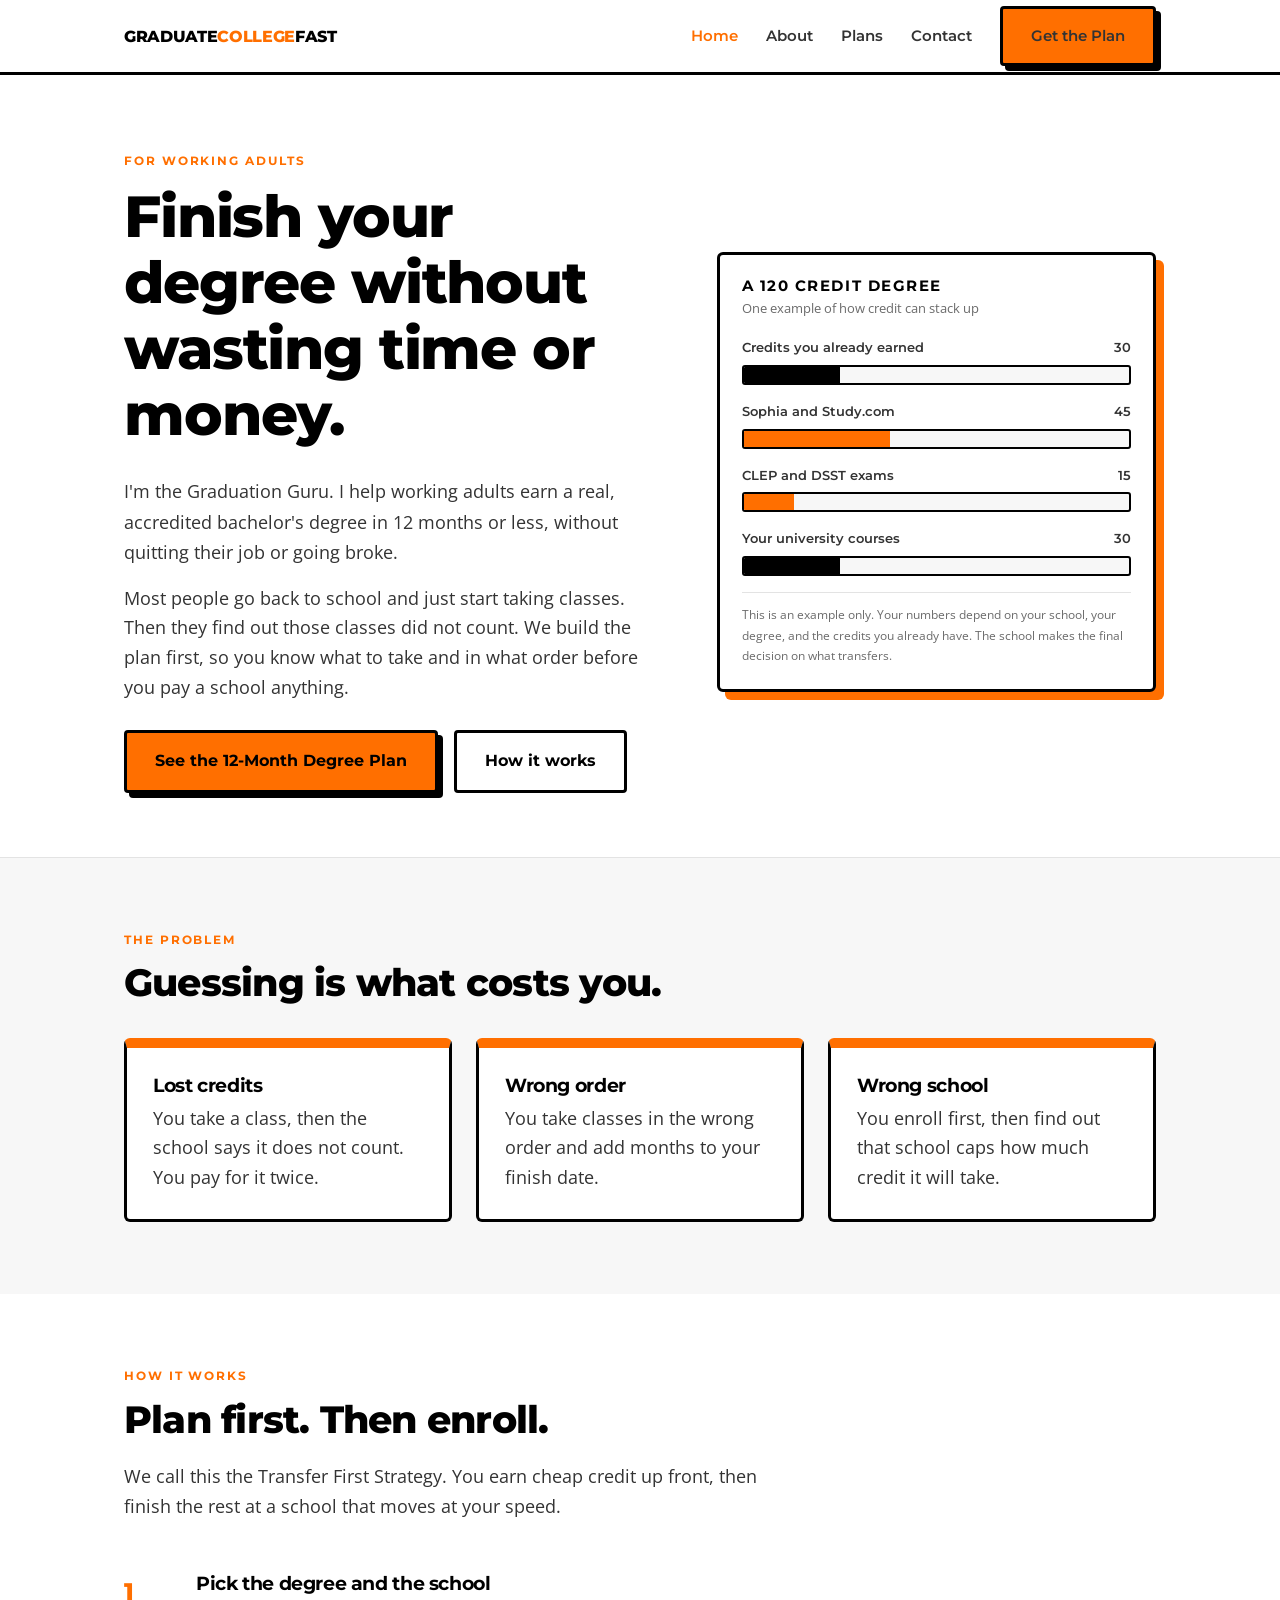
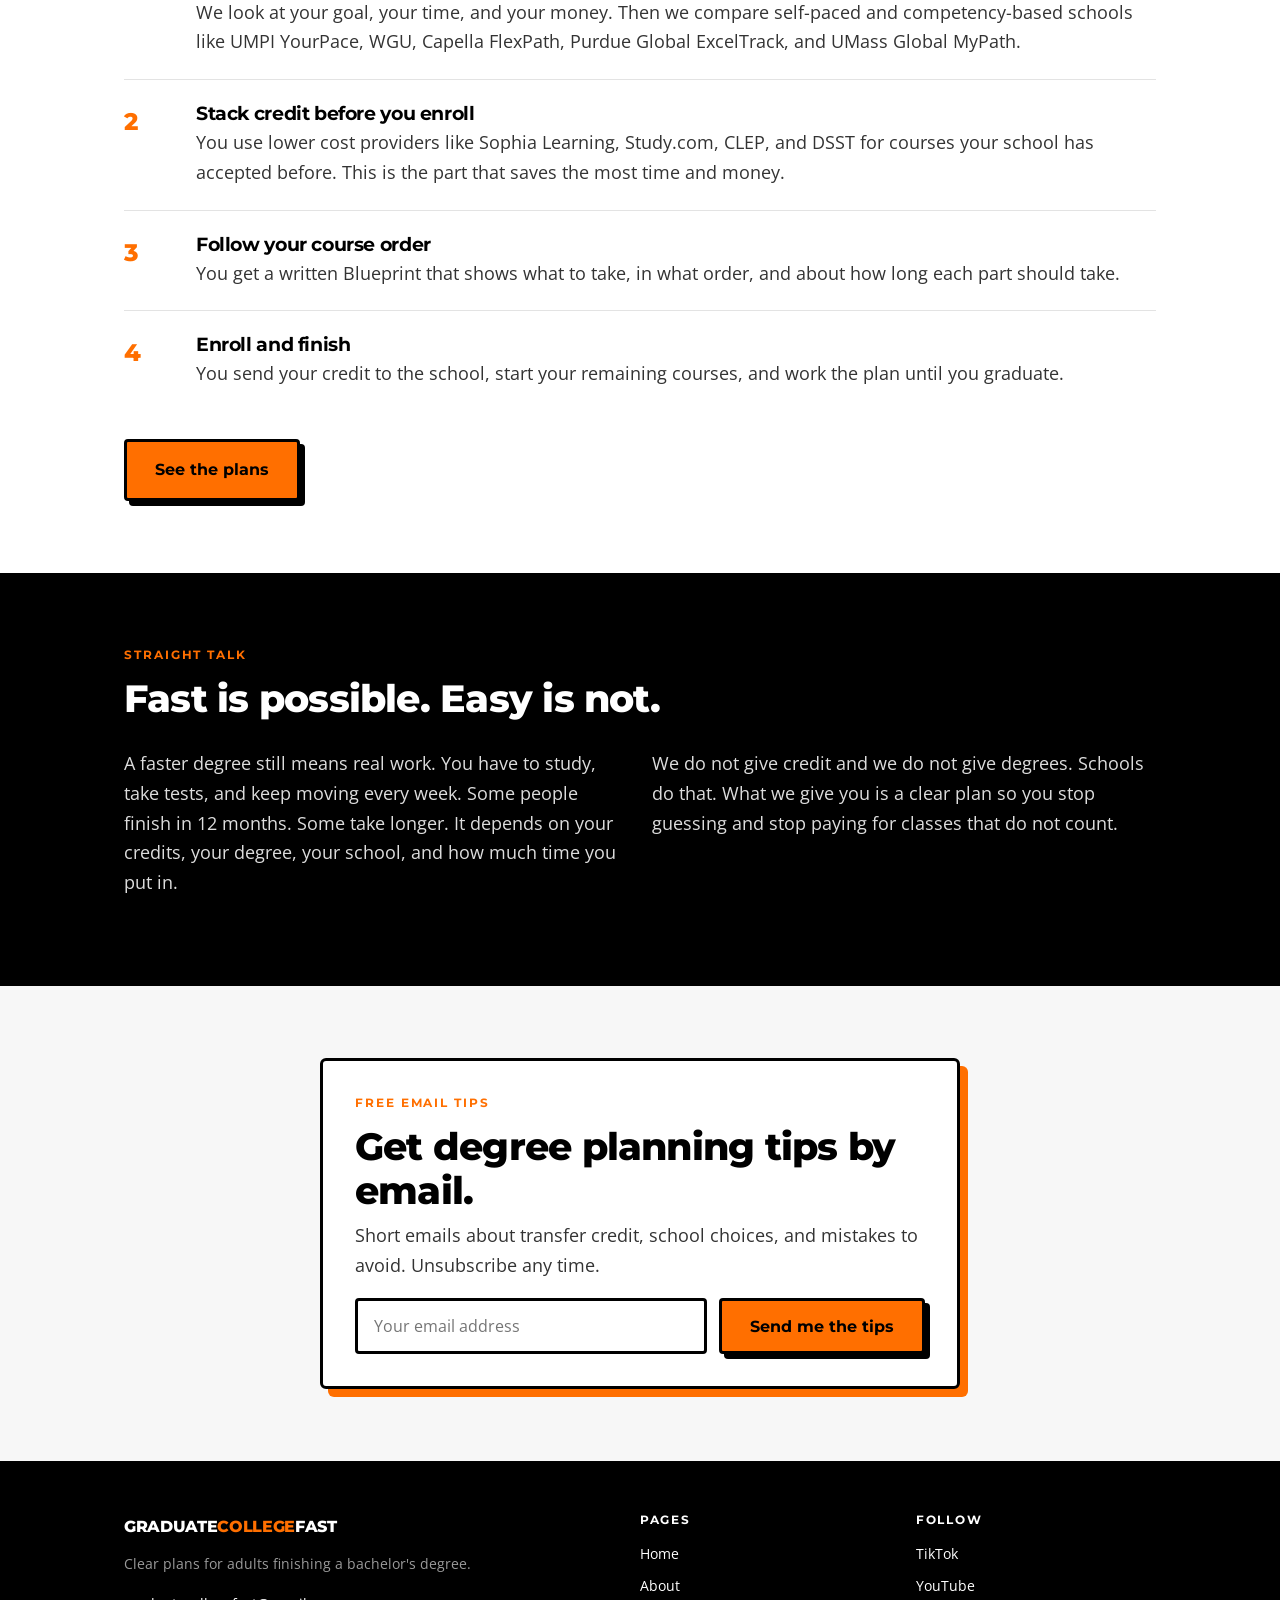
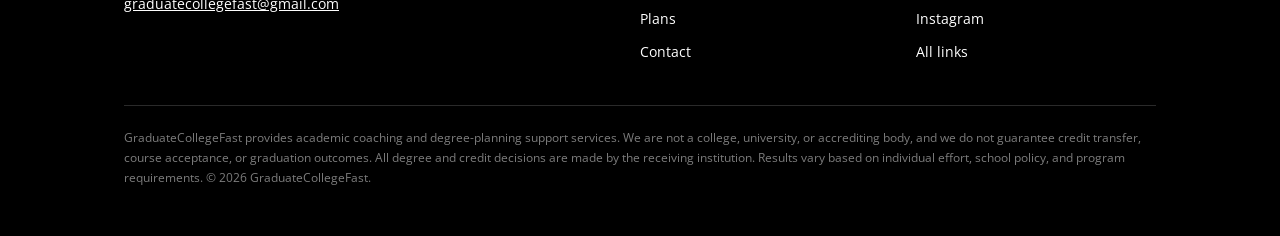
==== index.html @ 725a62bc "Add files via upload" ====
<!DOCTYPE html>
<html lang="en">
<head>
<meta charset="utf-8">
<meta name="viewport" content="width=device-width, initial-scale=1">
<title>GraduateCollegeFast | Finish Your Bachelor's Degree Faster</title>
<meta name="description" content="GraduateCollegeFast helps working adults build a clear plan to finish an accredited bachelor's degree faster and for less money using transfer credit and competency-based schools.">
<link rel="preconnect" href="https://fonts.googleapis.com">
<link rel="preconnect" href="https://fonts.gstatic.com" crossorigin>
<link href="https://fonts.googleapis.com/css2?family=Montserrat:wght@600;700;800&family=Open+Sans:wght@400;600&display=swap" rel="stylesheet">
<link rel="stylesheet" href="styles.css">
</head>
<body>

<header class="site-header">
  <div class="wrap">
    <a class="logo" href="index.html">GRADUATE<span>COLLEGE</span>FAST</a>
    <button class="nav-toggle" aria-expanded="false" aria-label="Menu">Menu</button>
    <nav class="nav-links">
      <a href="index.html" aria-current="page">Home</a>
      <a href="about.html">About</a>
      <a href="offers.html">Plans</a>
      <a href="contact.html">Contact</a>
      <a class="btn btn--primary" data-link="degreePlan" href="#">Get the Plan</a>
    </nav>
  </div>
</header>

<main>

<section class="hero">
  <div class="wrap hero-grid">
    <div>
      <p class="eyebrow">For working adults</p>
      <h1>Finish your degree without wasting time or money.</h1>
      <p class="lead">I'm the Graduation Guru. I help working adults earn a real, accredited bachelor's degree in 12 months or less, without quitting their job or going broke.</p>
      <p>Most people go back to school and just start taking classes. Then they find out those classes did not count. We build the plan first, so you know what to take and in what order before you pay a school anything.</p>
      <div class="btn-row">
        <a class="btn btn--primary" data-link="degreePlan" href="#">See the 12-Month Degree Plan</a>
        <a class="btn btn--ghost" href="#how">How it works</a>
      </div>
    </div>

    <div class="stack" aria-label="Example of how a 120 credit degree can be filled">
      <h3>A 120 credit degree</h3>
      <p class="stack-sub">One example of how credit can stack up</p>

      <div class="bar">
        <div class="bar-label"><span>Credits you already earned</span><span>30</span></div>
        <div class="bar-track"><div class="bar-fill bar-fill--dark" style="--w:25%"></div></div>
      </div>
      <div class="bar">
        <div class="bar-label"><span>Sophia and Study.com</span><span>45</span></div>
        <div class="bar-track"><div class="bar-fill" style="--w:38%"></div></div>
      </div>
      <div class="bar">
        <div class="bar-label"><span>CLEP and DSST exams</span><span>15</span></div>
        <div class="bar-track"><div class="bar-fill" style="--w:13%"></div></div>
      </div>
      <div class="bar">
        <div class="bar-label"><span>Your university courses</span><span>30</span></div>
        <div class="bar-track"><div class="bar-fill bar-fill--dark" style="--w:25%"></div></div>
      </div>

      <p class="stack-note">This is an example only. Your numbers depend on your school, your degree, and the credits you already have. The school makes the final decision on what transfers.</p>
    </div>
  </div>
</section>

<section class="section section--gray">
  <div class="wrap">
    <p class="eyebrow">The problem</p>
    <h2>Guessing is what costs you.</h2>
    <div class="grid grid-3" style="margin-top:32px">
      <div class="card card--flag">
        <h3>Lost credits</h3>
        <p>You take a class, then the school says it does not count. You pay for it twice.</p>
      </div>
      <div class="card card--flag">
        <h3>Wrong order</h3>
        <p>You take classes in the wrong order and add months to your finish date.</p>
      </div>
      <div class="card card--flag">
        <h3>Wrong school</h3>
        <p>You enroll first, then find out that school caps how much credit it will take.</p>
      </div>
    </div>
  </div>
</section>

<section class="section" id="how">
  <div class="wrap">
    <p class="eyebrow">How it works</p>
    <h2>Plan first. Then enroll.</h2>
    <p class="lead" style="max-width:36em">We call this the Transfer First Strategy. You earn cheap credit up front, then finish the rest at a school that moves at your speed.</p>

    <div style="margin-top:28px">
      <div class="step">
        <div class="step-num">1</div>
        <div>
          <h3>Pick the degree and the school</h3>
          <p>We look at your goal, your time, and your money. Then we compare self-paced and competency-based schools like UMPI YourPace, WGU, Capella FlexPath, Purdue Global ExcelTrack, and UMass Global MyPath.</p>
        </div>
      </div>
      <div class="step">
        <div class="step-num">2</div>
        <div>
          <h3>Stack credit before you enroll</h3>
          <p>You use lower cost providers like Sophia Learning, Study.com, CLEP, and DSST for courses your school has accepted before. This is the part that saves the most time and money.</p>
        </div>
      </div>
      <div class="step">
        <div class="step-num">3</div>
        <div>
          <h3>Follow your course order</h3>
          <p>You get a written Blueprint that shows what to take, in what order, and about how long each part should take.</p>
        </div>
      </div>
      <div class="step">
        <div class="step-num">4</div>
        <div>
          <h3>Enroll and finish</h3>
          <p>You send your credit to the school, start your remaining courses, and work the plan until you graduate.</p>
        </div>
      </div>
    </div>

    <div class="btn-row">
      <a class="btn btn--primary" href="offers.html">See the plans</a>
    </div>
  </div>
</section>

<section class="section section--black">
  <div class="wrap">
    <p class="eyebrow">Straight talk</p>
    <h2>Fast is possible. Easy is not.</h2>
    <div class="grid grid-2" style="margin-top:28px">
      <div>
        <p>A faster degree still means real work. You have to study, take tests, and keep moving every week. Some people finish in 12 months. Some take longer. It depends on your credits, your degree, your school, and how much time you put in.</p>
      </div>
      <div>
        <p>We do not give credit and we do not give degrees. Schools do that. What we give you is a clear plan so you stop guessing and stop paying for classes that do not count.</p>
      </div>
    </div>
  </div>
</section>

<section class="section section--gray">
  <div class="wrap">
    <div class="optin">
      <p class="eyebrow">Free email tips</p>
      <h2>Get degree planning tips by email.</h2>
      <p>Short emails about transfer credit, school choices, and mistakes to avoid. Unsubscribe any time.</p>
      <form data-kit method="post" action="#" target="_blank">
        <label for="email-home" class="visually-hidden" style="position:absolute;left:-9999px">Email address</label>
        <input id="email-home" type="email" name="email_address" placeholder="Your email address" required>
        <button class="btn btn--primary" type="submit">Send me the tips</button>
      </form>
    </div>
  </div>
</section>

</main>

<footer class="site-footer">
  <div class="wrap">
    <div class="footer-grid">
      <div>
        <a class="logo" href="index.html" style="color:#fff">GRADUATE<span>COLLEGE</span>FAST</a>
        <p style="margin-top:12px">Clear plans for adults finishing a bachelor's degree.</p>
        <p><a data-email data-email-text href="#">graduatecollegefast@gmail.com</a></p>
      </div>
      <div>
        <h4>Pages</h4>
        <ul class="footer-list">
          <li><a href="index.html">Home</a></li>
          <li><a href="about.html">About</a></li>
          <li><a href="offers.html">Plans</a></li>
          <li><a href="contact.html">Contact</a></li>
        </ul>
      </div>
      <div>
        <h4>Follow</h4>
        <ul class="footer-list">
          <li><a data-link="tiktok" href="#">TikTok</a></li>
          <li><a data-link="youtube" href="#">YouTube</a></li>
          <li><a data-link="instagram" href="#">Instagram</a></li>
          <li><a data-link="beacons" href="#">All links</a></li>
        </ul>
      </div>
    </div>
    <p class="disclaimer">GraduateCollegeFast provides academic coaching and degree-planning support services. We are not a college, university, or accrediting body, and we do not guarantee credit transfer, course acceptance, or graduation outcomes. All degree and credit decisions are made by the receiving institution. Results vary based on individual effort, school policy, and program requirements. &copy; <span data-year></span> GraduateCollegeFast.</p>
  </div>
</footer>

<script src="config.js"></script>
</body>
</html>
---- styles.css ----
:root{
  --orange:#FF6F00;
  --orange-dark:#D95E00;
  --black:#000000;
  --white:#FFFFFF;
  --charcoal:#333333;
  --gray:#F7F7F7;
  --line:#E3E3E3;
  --maxw:1080px;
}

*{box-sizing:border-box;}
html{scroll-behavior:smooth;}
body{
  margin:0;
  font-family:"Open Sans",system-ui,sans-serif;
  font-size:18px;
  line-height:1.65;
  color:var(--charcoal);
  background:var(--white);
  -webkit-font-smoothing:antialiased;
}
h1,h2,h3,h4,.font-display{
  font-family:"Montserrat",system-ui,sans-serif;
  color:var(--black);
  line-height:1.15;
  letter-spacing:-0.02em;
  margin:0 0 .5em;
}
h1{font-size:clamp(2.1rem,5.5vw,3.6rem);font-weight:800;}
h2{font-size:clamp(1.6rem,3.6vw,2.4rem);font-weight:800;}
h3{font-size:1.2rem;font-weight:700;}
p{margin:0 0 1rem;}
a{color:var(--black);}
img{max-width:100%;}

.wrap{max-width:var(--maxw);margin:0 auto;padding:0 24px;}
.section{padding:72px 0;}
.section--gray{background:var(--gray);}
.section--black{background:var(--black);color:#DDD;}
.section--black h2,.section--black h3{color:var(--white);}

.eyebrow{
  font-family:"Montserrat",sans-serif;
  font-size:.75rem;font-weight:700;letter-spacing:.16em;
  text-transform:uppercase;color:var(--orange);margin:0 0 12px;
}
.lead{font-size:1.15rem;}
.muted{color:#6B6B6B;font-size:.92rem;}
.section--black .muted{color:#9A9A9A;}

/* ---------- header ---------- */
.site-header{
  position:sticky;top:0;z-index:50;
  background:var(--white);border-bottom:3px solid var(--black);
}
.site-header .wrap{display:flex;align-items:center;justify-content:space-between;height:72px;}
.logo{
  font-family:"Montserrat",sans-serif;font-weight:800;font-size:1.02rem;
  text-decoration:none;color:var(--black);letter-spacing:-.02em;
}
.logo span{color:var(--orange);}
.nav-links{display:flex;align-items:center;gap:28px;}
.nav-links a{
  font-family:"Montserrat",sans-serif;font-weight:600;font-size:.92rem;
  text-decoration:none;color:var(--charcoal);
}
.nav-links a:hover,.nav-links a[aria-current="page"]{color:var(--orange);}
.nav-toggle{display:none;background:none;border:2px solid var(--black);border-radius:4px;padding:8px 12px;font-weight:700;font-family:"Montserrat",sans-serif;cursor:pointer;}

/* ---------- buttons ---------- */
.btn{
  display:inline-block;font-family:"Montserrat",sans-serif;font-weight:700;
  font-size:1rem;text-decoration:none;padding:15px 28px;border:3px solid var(--black);
  border-radius:4px;cursor:pointer;transition:transform .12s ease, box-shadow .12s ease;
}
.btn--primary{background:var(--orange);color:var(--black);box-shadow:5px 5px 0 var(--black);}
.btn--primary:hover{transform:translate(-2px,-2px);box-shadow:7px 7px 0 var(--black);}
.btn--ghost{background:var(--white);color:var(--black);}
.btn--ghost:hover{background:var(--gray);}
.section--black .btn--ghost{background:transparent;color:var(--white);border-color:var(--white);}
.btn-row{display:flex;flex-wrap:wrap;gap:16px;margin-top:28px;}

/* ---------- hero ---------- */
.hero{padding:76px 0 64px;border-bottom:1px solid var(--line);}
.hero-grid{display:grid;grid-template-columns:1.1fr .9fr;gap:56px;align-items:center;}
.hero p.lead{max-width:34em;}

/* signature: credit stack */
.stack{border:3px solid var(--black);border-radius:6px;background:var(--white);padding:22px;box-shadow:8px 8px 0 var(--orange);}
.stack h3{font-size:.95rem;text-transform:uppercase;letter-spacing:.1em;margin-bottom:4px;}
.stack .stack-sub{font-size:.8rem;color:#6B6B6B;margin-bottom:18px;}
.bar{margin-bottom:16px;}
.bar-label{display:flex;justify-content:space-between;font-size:.82rem;font-weight:600;font-family:"Montserrat",sans-serif;margin-bottom:6px;}
.bar-track{height:20px;background:var(--gray);border:2px solid var(--black);border-radius:3px;overflow:hidden;}
.bar-fill{height:100%;background:var(--orange);width:0;animation:grow 1s ease forwards;}
.bar-fill--dark{background:var(--black);}
.bar:nth-child(3) .bar-fill{animation-delay:.15s;}
.bar:nth-child(4) .bar-fill{animation-delay:.3s;}
.bar:nth-child(5) .bar-fill{animation-delay:.45s;}
@keyframes grow{to{width:var(--w);}}
@media (prefers-reduced-motion:reduce){
  .bar-fill{animation:none;width:var(--w);}
  html{scroll-behavior:auto;}
}
.stack-note{font-size:.78rem;color:#6B6B6B;border-top:1px solid var(--line);padding-top:12px;margin:6px 0 0;}

/* ---------- cards ---------- */
.grid{display:grid;gap:24px;}
.grid-3{grid-template-columns:repeat(3,1fr);}
.grid-2{grid-template-columns:repeat(2,1fr);}
.card{background:var(--white);border:3px solid var(--black);border-radius:6px;padding:26px;}
.card h3{margin-bottom:8px;}
.card p:last-child{margin-bottom:0;}
.card--flag{border-top:10px solid var(--orange);}

/* steps */
.step{display:flex;gap:20px;padding:22px 0;border-bottom:1px solid var(--line);}
.step:last-child{border-bottom:0;}
.step-num{
  font-family:"Montserrat",sans-serif;font-weight:800;font-size:1.5rem;color:var(--orange);
  min-width:52px;
}
.step h3{margin-bottom:4px;}
.step p{margin-bottom:0;}

/* price */
.price{font-family:"Montserrat",sans-serif;font-weight:800;font-size:2rem;color:var(--black);margin:6px 0 2px;}
.price s{color:#9A9A9A;font-weight:600;font-size:1.1rem;margin-right:8px;}
.price-note{font-size:.82rem;color:#6B6B6B;margin-bottom:14px;}
.card ul{margin:0 0 18px;padding-left:20px;}
.card li{margin-bottom:7px;}
.tag{display:inline-block;background:var(--orange);color:var(--black);font-family:"Montserrat",sans-serif;font-weight:700;font-size:.7rem;letter-spacing:.1em;text-transform:uppercase;padding:5px 10px;border-radius:3px;margin-bottom:12px;}

/* ---------- email capture ---------- */
.optin{border:3px solid var(--black);border-radius:6px;background:var(--white);padding:32px;max-width:640px;margin:0 auto;box-shadow:8px 8px 0 var(--orange);}
.optin h2{margin-bottom:8px;}
.optin form{display:flex;flex-wrap:wrap;gap:12px;margin-top:18px;}
.optin input{
  flex:1 1 220px;font-family:"Open Sans",sans-serif;font-size:1rem;padding:14px 16px;
  border:3px solid var(--black);border-radius:4px;background:var(--white);color:var(--black);
}
.optin input:focus{outline:3px solid var(--orange);outline-offset:2px;}
.optin button{flex:0 0 auto;}

/* ---------- faq ---------- */
details{border:2px solid var(--black);border-radius:5px;background:var(--white);padding:16px 20px;margin-bottom:14px;}
summary{font-family:"Montserrat",sans-serif;font-weight:700;cursor:pointer;color:var(--black);}
summary::marker{color:var(--orange);}
details[open] summary{margin-bottom:10px;}
details p:last-child{margin-bottom:0;}

/* ---------- footer ---------- */
.site-footer{background:var(--black);color:#9A9A9A;padding:52px 0 32px;font-size:.9rem;}
.site-footer a{color:var(--white);}
.footer-grid{display:grid;grid-template-columns:2fr 1fr 1fr;gap:36px;margin-bottom:32px;}
.site-footer h4{color:var(--white);font-size:.78rem;letter-spacing:.14em;text-transform:uppercase;margin-bottom:14px;}
.footer-list{list-style:none;margin:0;padding:0;}
.footer-list li{margin-bottom:9px;}
.footer-list a{text-decoration:none;}
.footer-list a:hover{color:var(--orange);}
.disclaimer{border-top:1px solid #2A2A2A;padding-top:22px;font-size:.78rem;line-height:1.6;color:#7C7C7C;}

/* focus */
a:focus-visible,button:focus-visible,summary:focus-visible,input:focus-visible{outline:3px solid var(--orange);outline-offset:3px;}

/* ---------- responsive ---------- */
@media (max-width:880px){
  .hero-grid{grid-template-columns:1fr;gap:40px;}
  .grid-3,.grid-2{grid-template-columns:1fr;}
  .footer-grid{grid-template-columns:1fr;gap:26px;}
}
@media (max-width:720px){
  body{font-size:17px;}
  .section{padding:52px 0;}
  .nav-toggle{display:block;}
  .nav-links{
    display:none;position:absolute;top:72px;left:0;right:0;background:var(--white);
    flex-direction:column;align-items:flex-start;gap:0;padding:8px 24px 20px;
    border-bottom:3px solid var(--black);
  }
  .nav-links.is-open{display:flex;}
  .nav-links a{padding:12px 0;width:100%;border-bottom:1px solid var(--line);}
  .optin{padding:24px;box-shadow:5px 5px 0 var(--orange);}
  .btn{width:100%;text-align:center;}
  .optin button{width:100%;}
}
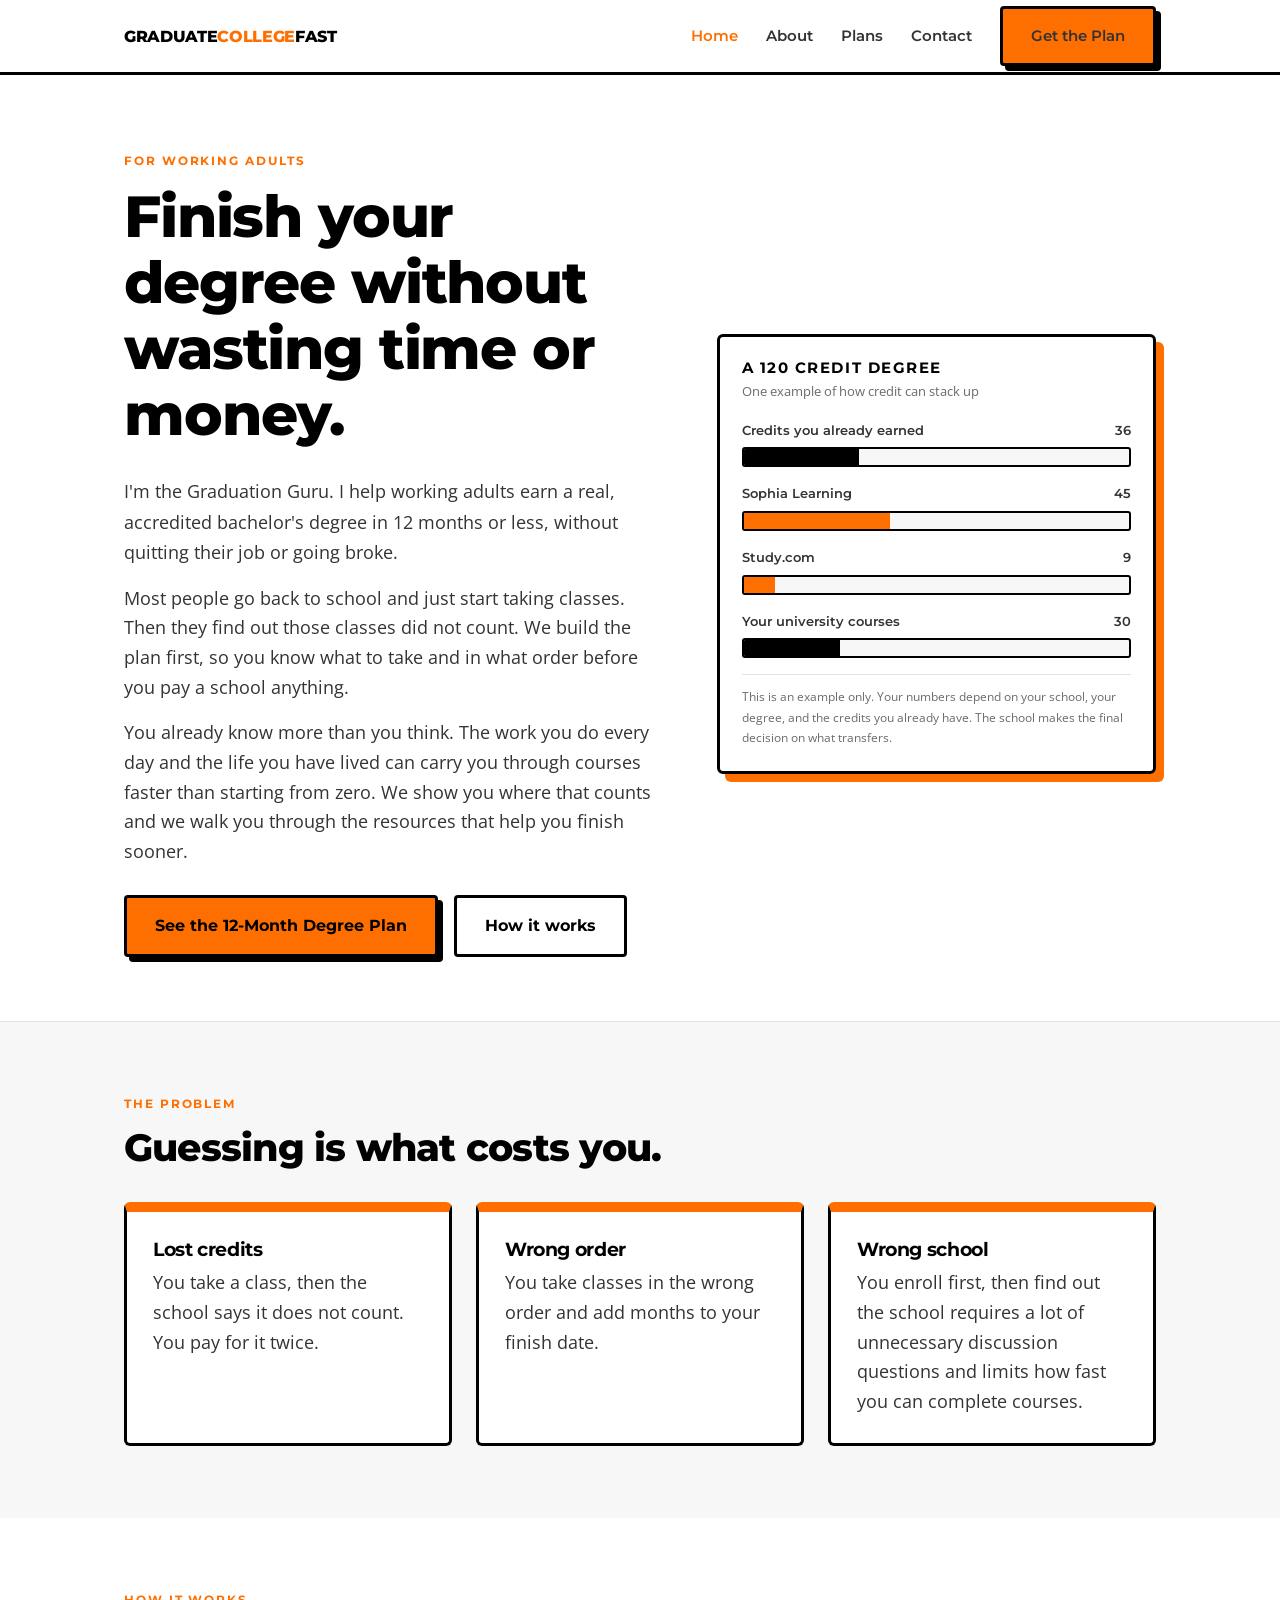
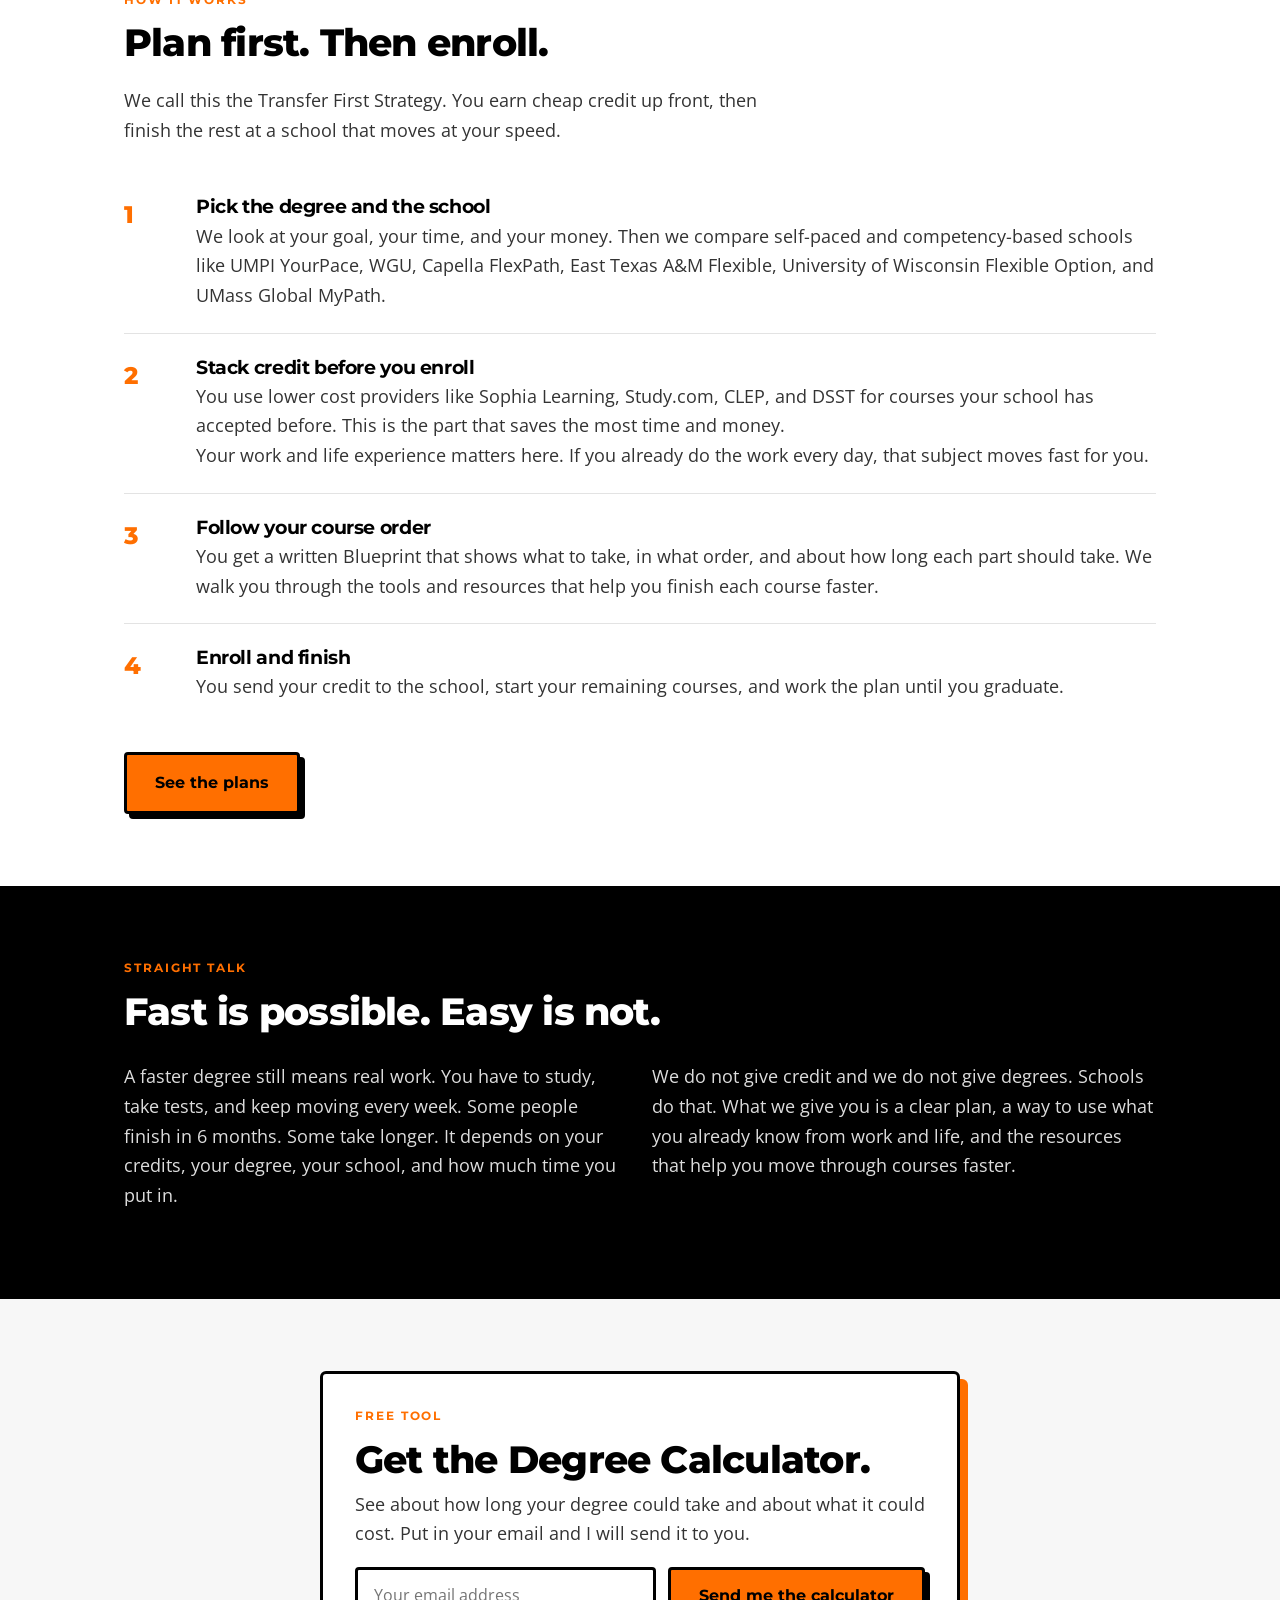
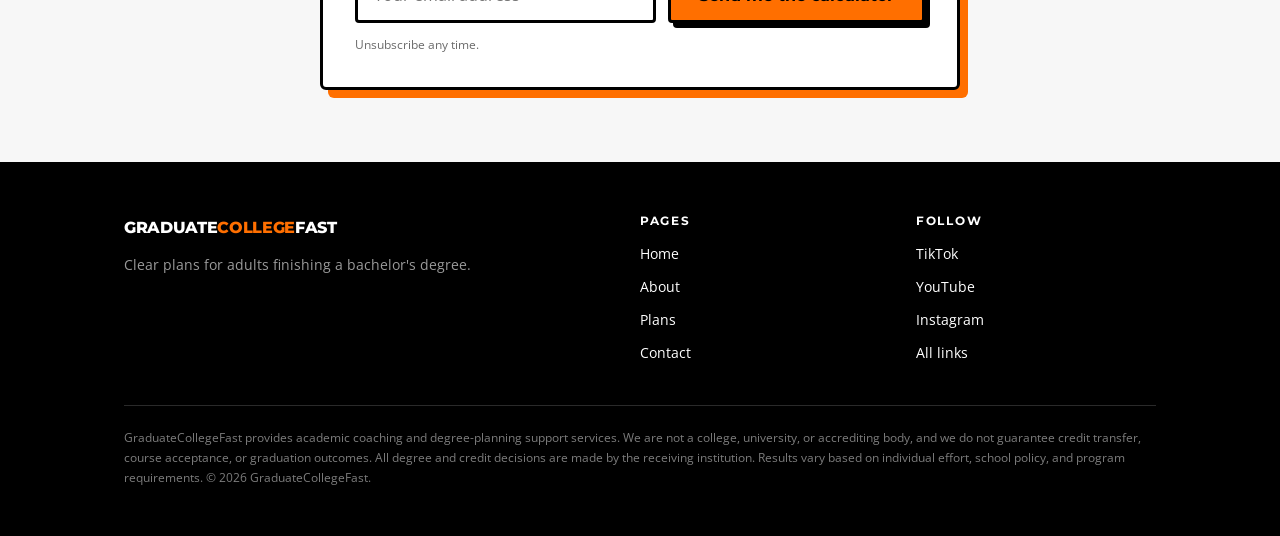
==== commit 5e0c0f66: "Add files via upload" ====
--- a/index.html
+++ b/index.html
@@ -4,7 +4,7 @@
 <meta charset="utf-8">
 <meta name="viewport" content="width=device-width, initial-scale=1">
 <title>GraduateCollegeFast | Finish Your Bachelor's Degree Faster</title>
-<meta name="description" content="GraduateCollegeFast helps working adults build a clear plan to finish an accredited bachelor's degree faster and for less money using transfer credit and competency-based schools.">
+<meta name="description" content="GraduateCollegeFast helps working adults build a clear plan to finish an accredited bachelor's degree faster and for less money using transfer credit, work experience, and competency-based schools.">
 <link rel="preconnect" href="https://fonts.googleapis.com">
 <link rel="preconnect" href="https://fonts.gstatic.com" crossorigin>
 <link href="https://fonts.googleapis.com/css2?family=Montserrat:wght@600;700;800&family=Open+Sans:wght@400;600&display=swap" rel="stylesheet">
@@ -35,6 +35,7 @@
       <h1>Finish your degree without wasting time or money.</h1>
       <p class="lead">I'm the Graduation Guru. I help working adults earn a real, accredited bachelor's degree in 12 months or less, without quitting their job or going broke.</p>
       <p>Most people go back to school and just start taking classes. Then they find out those classes did not count. We build the plan first, so you know what to take and in what order before you pay a school anything.</p>
+      <p>You already know more than you think. The work you do every day and the life you have lived can carry you through courses faster than starting from zero. We show you where that counts and we walk you through the resources that help you finish sooner.</p>
       <div class="btn-row">
         <a class="btn btn--primary" data-link="degreePlan" href="#">See the 12-Month Degree Plan</a>
         <a class="btn btn--ghost" href="#how">How it works</a>
@@ -46,16 +47,16 @@
       <p class="stack-sub">One example of how credit can stack up</p>
 
       <div class="bar">
-        <div class="bar-label"><span>Credits you already earned</span><span>30</span></div>
-        <div class="bar-track"><div class="bar-fill bar-fill--dark" style="--w:25%"></div></div>
-      </div>
-      <div class="bar">
-        <div class="bar-label"><span>Sophia and Study.com</span><span>45</span></div>
+        <div class="bar-label"><span>Credits you already earned</span><span>36</span></div>
+        <div class="bar-track"><div class="bar-fill bar-fill--dark" style="--w:30%"></div></div>
+      </div>
+      <div class="bar">
+        <div class="bar-label"><span>Sophia Learning</span><span>45</span></div>
         <div class="bar-track"><div class="bar-fill" style="--w:38%"></div></div>
       </div>
       <div class="bar">
-        <div class="bar-label"><span>CLEP and DSST exams</span><span>15</span></div>
-        <div class="bar-track"><div class="bar-fill" style="--w:13%"></div></div>
+        <div class="bar-label"><span>Study.com</span><span>9</span></div>
+        <div class="bar-track"><div class="bar-fill" style="--w:8%"></div></div>
       </div>
       <div class="bar">
         <div class="bar-label"><span>Your university courses</span><span>30</span></div>
@@ -82,7 +83,7 @@
       </div>
       <div class="card card--flag">
         <h3>Wrong school</h3>
-        <p>You enroll first, then find out that school caps how much credit it will take.</p>
+        <p>You enroll first, then find out the school requires a lot of unnecessary discussion questions and limits how fast you can complete courses.</p>
       </div>
     </div>
   </div>
@@ -99,7 +100,7 @@
         <div class="step-num">1</div>
         <div>
           <h3>Pick the degree and the school</h3>
-          <p>We look at your goal, your time, and your money. Then we compare self-paced and competency-based schools like UMPI YourPace, WGU, Capella FlexPath, Purdue Global ExcelTrack, and UMass Global MyPath.</p>
+          <p>We look at your goal, your time, and your money. Then we compare self-paced and competency-based schools like UMPI YourPace, WGU, Capella FlexPath, East Texas A&amp;M Flexible, University of Wisconsin Flexible Option, and UMass Global MyPath.</p>
         </div>
       </div>
       <div class="step">
@@ -107,13 +108,14 @@
         <div>
           <h3>Stack credit before you enroll</h3>
           <p>You use lower cost providers like Sophia Learning, Study.com, CLEP, and DSST for courses your school has accepted before. This is the part that saves the most time and money.</p>
+          <p>Your work and life experience matters here. If you already do the work every day, that subject moves fast for you.</p>
         </div>
       </div>
       <div class="step">
         <div class="step-num">3</div>
         <div>
           <h3>Follow your course order</h3>
-          <p>You get a written Blueprint that shows what to take, in what order, and about how long each part should take.</p>
+          <p>You get a written Blueprint that shows what to take, in what order, and about how long each part should take. We walk you through the tools and resources that help you finish each course faster.</p>
         </div>
       </div>
       <div class="step">
@@ -137,10 +139,10 @@
     <h2>Fast is possible. Easy is not.</h2>
     <div class="grid grid-2" style="margin-top:28px">
       <div>
-        <p>A faster degree still means real work. You have to study, take tests, and keep moving every week. Some people finish in 12 months. Some take longer. It depends on your credits, your degree, your school, and how much time you put in.</p>
-      </div>
-      <div>
-        <p>We do not give credit and we do not give degrees. Schools do that. What we give you is a clear plan so you stop guessing and stop paying for classes that do not count.</p>
+        <p>A faster degree still means real work. You have to study, take tests, and keep moving every week. Some people finish in 6 months. Some take longer. It depends on your credits, your degree, your school, and how much time you put in.</p>
+      </div>
+      <div>
+        <p>We do not give credit and we do not give degrees. Schools do that. What we give you is a clear plan, a way to use what you already know from work and life, and the resources that help you move through courses faster.</p>
       </div>
     </div>
   </div>
@@ -149,14 +151,15 @@
 <section class="section section--gray">
   <div class="wrap">
     <div class="optin">
-      <p class="eyebrow">Free email tips</p>
-      <h2>Get degree planning tips by email.</h2>
-      <p>Short emails about transfer credit, school choices, and mistakes to avoid. Unsubscribe any time.</p>
+      <p class="eyebrow">Free tool</p>
+      <h2>Get the Degree Calculator.</h2>
+      <p>See about how long your degree could take and about what it could cost. Put in your email and I will send it to you.</p>
       <form data-kit method="post" action="#" target="_blank">
-        <label for="email-home" class="visually-hidden" style="position:absolute;left:-9999px">Email address</label>
+        <label for="email-home" style="position:absolute;left:-9999px">Email address</label>
         <input id="email-home" type="email" name="email_address" placeholder="Your email address" required>
-        <button class="btn btn--primary" type="submit">Send me the tips</button>
+        <button class="btn btn--primary" type="submit">Send me the calculator</button>
       </form>
+      <p class="optin-fine">Unsubscribe any time.</p>
     </div>
   </div>
 </section>
@@ -169,7 +172,6 @@
       <div>
         <a class="logo" href="index.html" style="color:#fff">GRADUATE<span>COLLEGE</span>FAST</a>
         <p style="margin-top:12px">Clear plans for adults finishing a bachelor's degree.</p>
-        <p><a data-email data-email-text href="#">graduatecollegefast@gmail.com</a></p>
       </div>
       <div>
         <h4>Pages</h4>
--- a/styles.css
+++ b/styles.css
@@ -185,3 +185,6 @@
   .btn{width:100%;text-align:center;}
   .optin button{width:100%;}
 }
+
+/* fine print under opt-in button */
+.optin-fine{font-size:.75rem;color:#6B6B6B;margin:12px 0 0;}
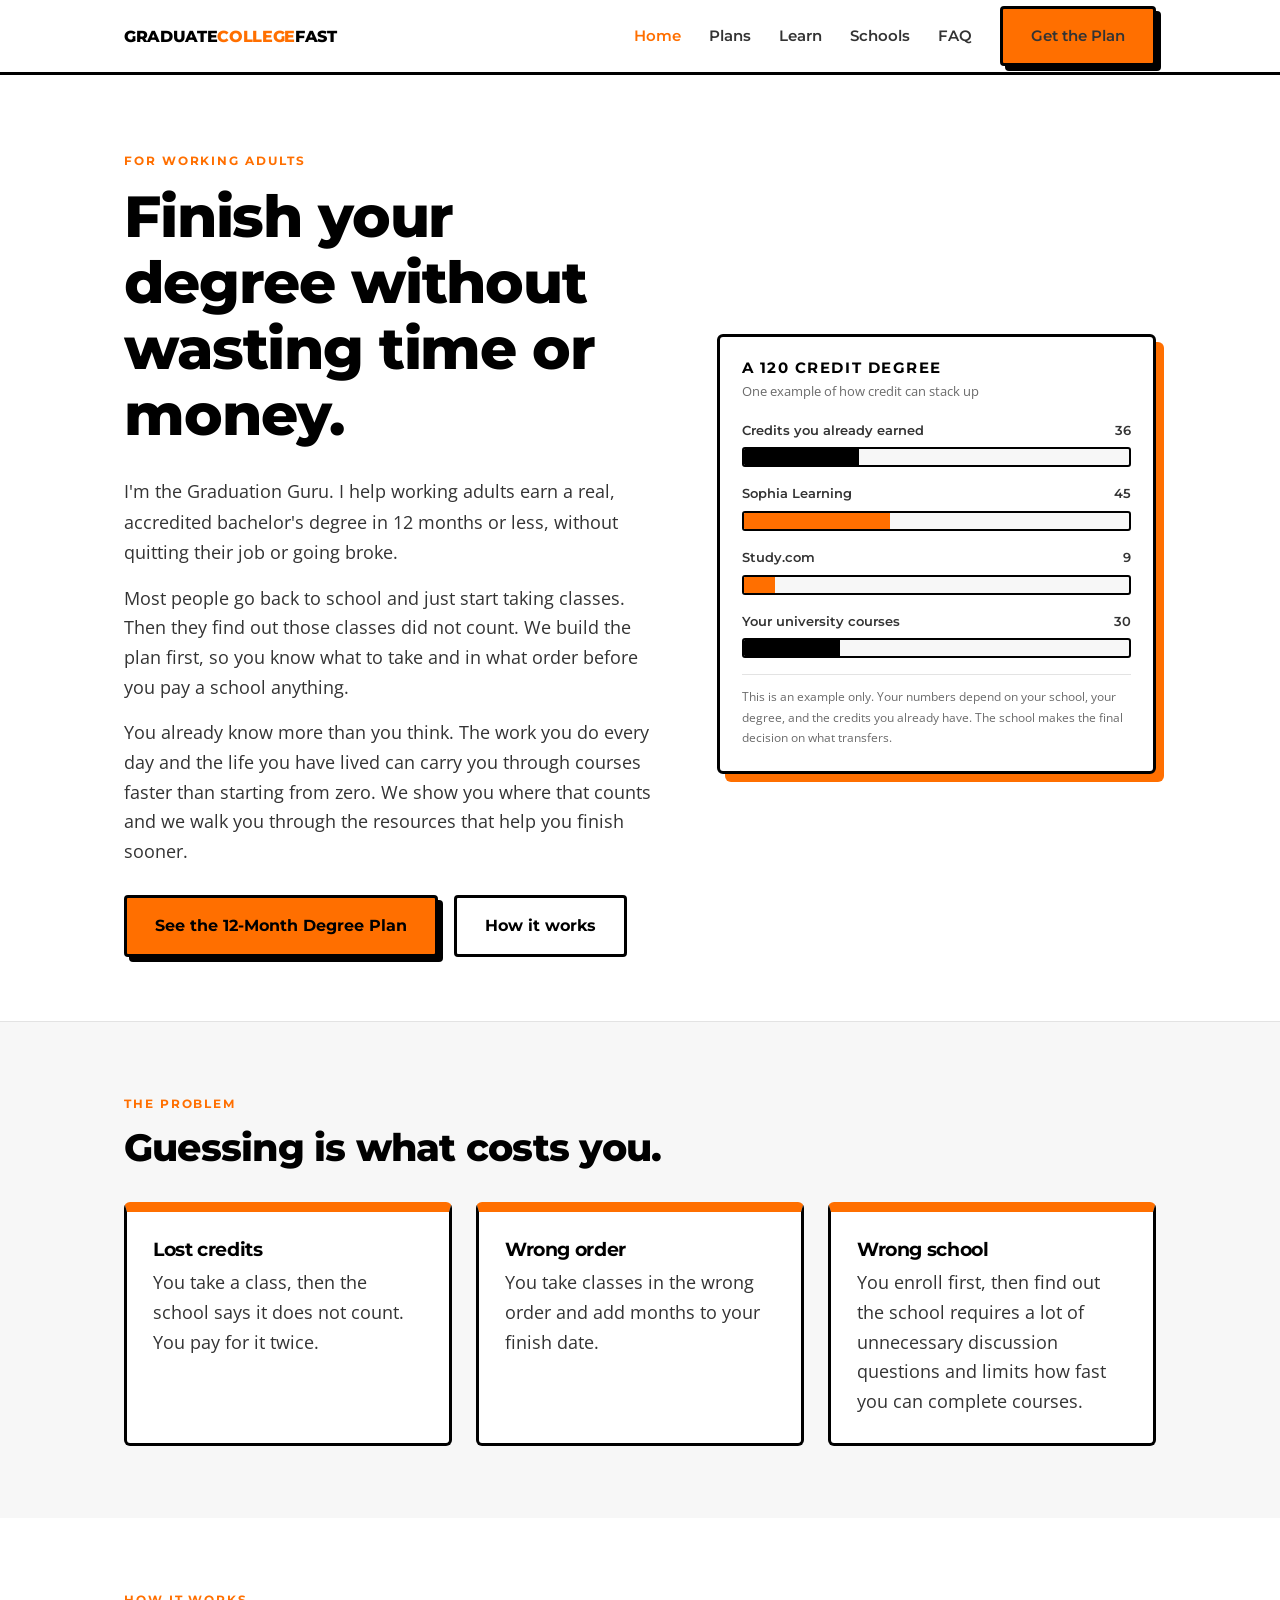
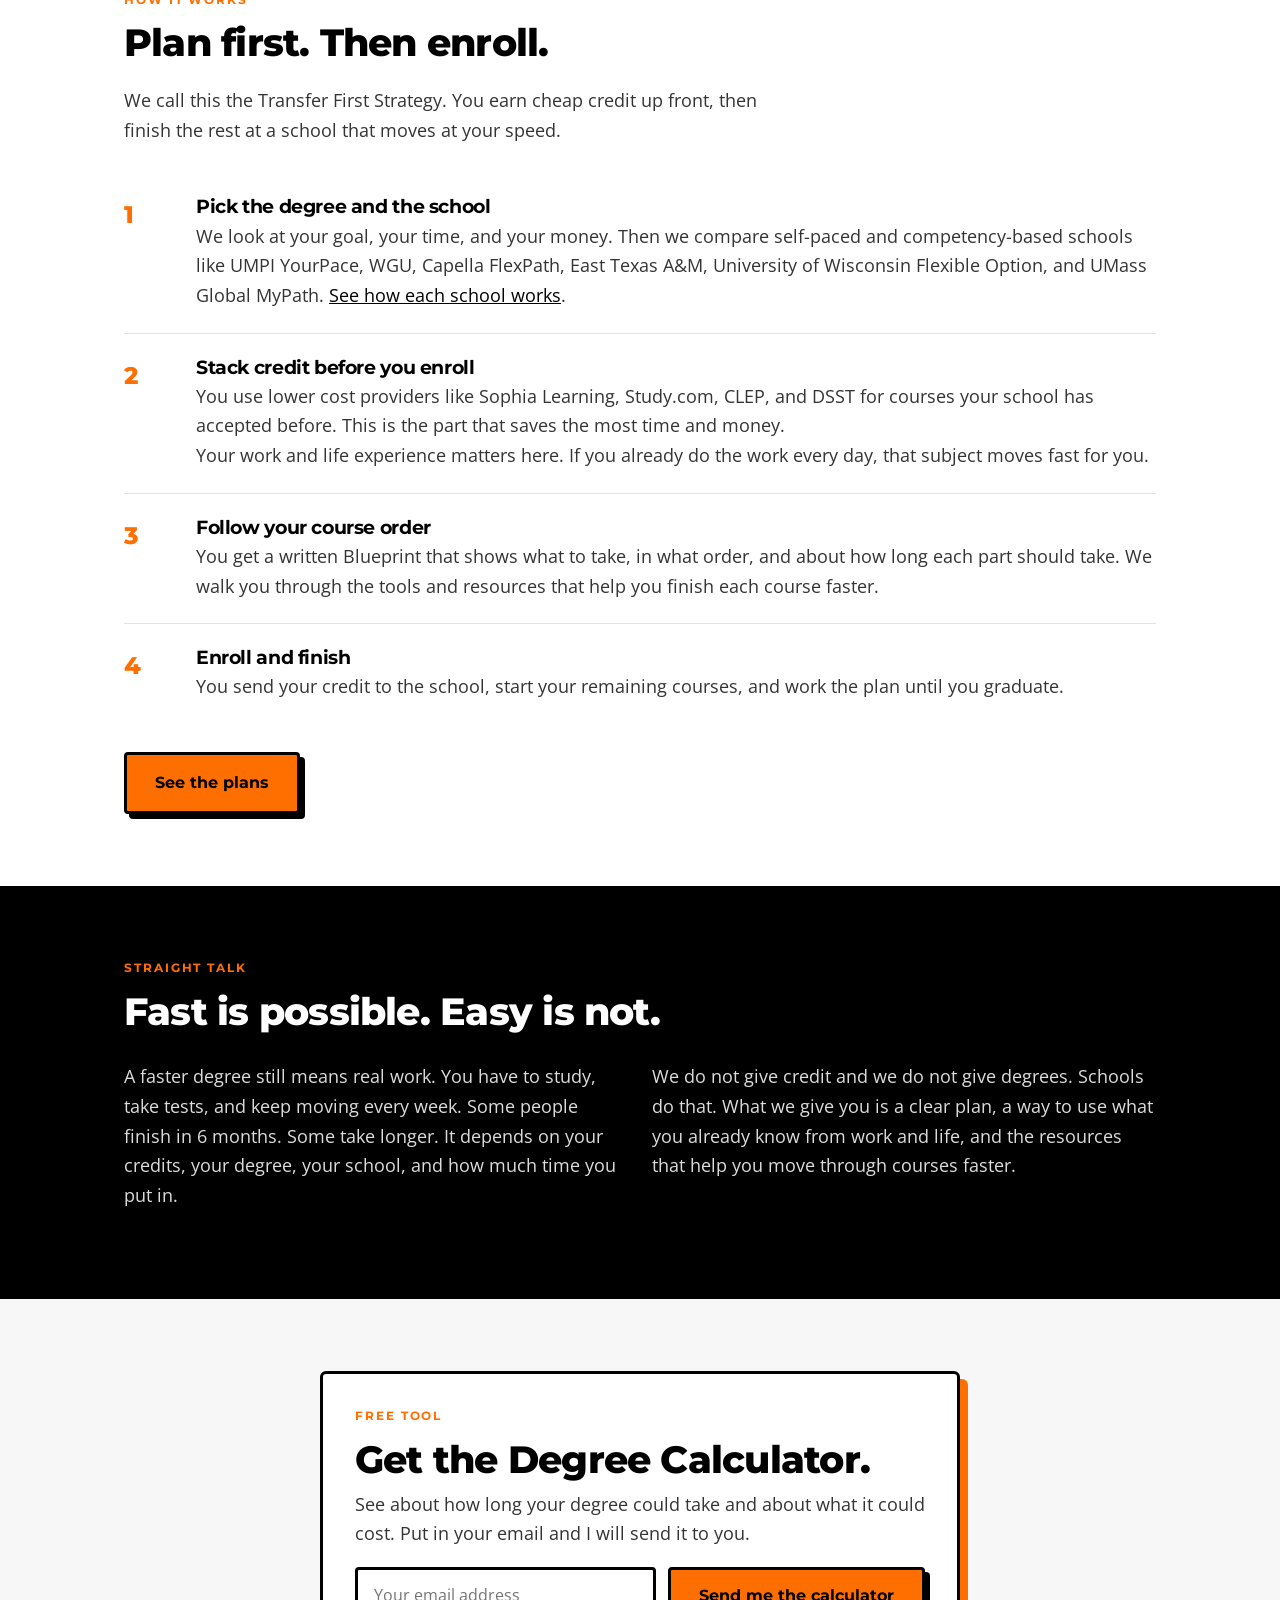
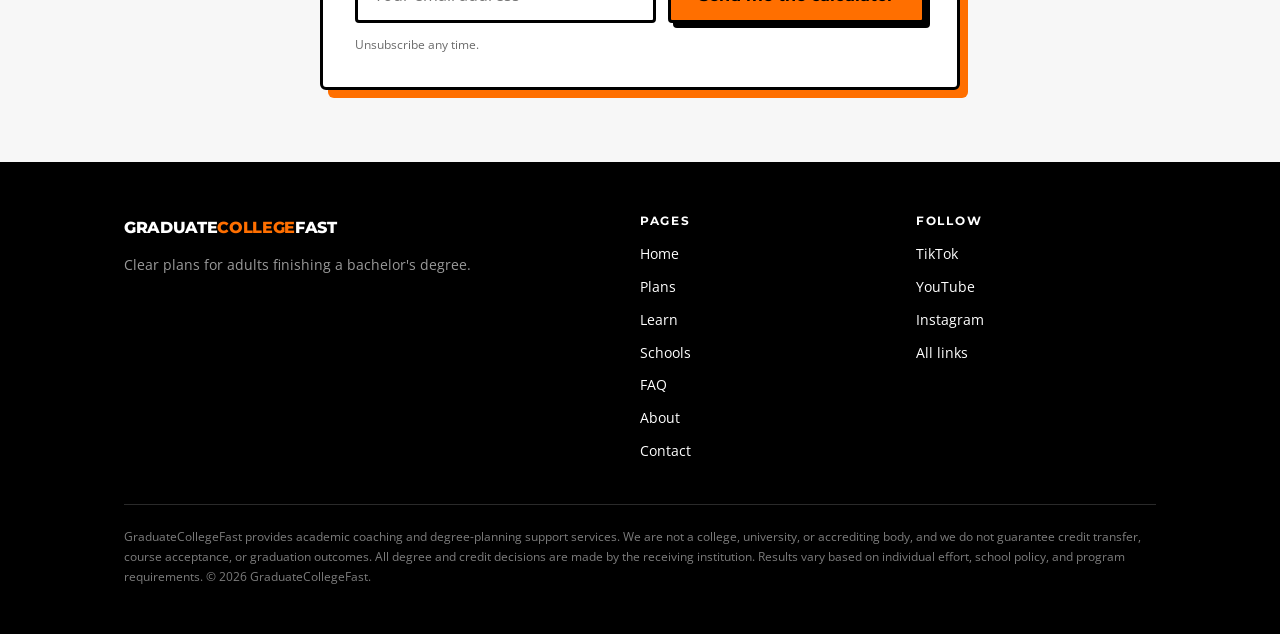
==== commit aaea5873: "Add files via upload" ====
--- a/index.html
+++ b/index.html
@@ -5,6 +5,7 @@
 <meta name="viewport" content="width=device-width, initial-scale=1">
 <title>GraduateCollegeFast | Finish Your Bachelor's Degree Faster</title>
 <meta name="description" content="GraduateCollegeFast helps working adults build a clear plan to finish an accredited bachelor's degree faster and for less money using transfer credit, work experience, and competency-based schools.">
+<link rel="canonical" href="https://graduatecollegefast.com/">
 <link rel="preconnect" href="https://fonts.googleapis.com">
 <link rel="preconnect" href="https://fonts.gstatic.com" crossorigin>
 <link href="https://fonts.googleapis.com/css2?family=Montserrat:wght@600;700;800&family=Open+Sans:wght@400;600&display=swap" rel="stylesheet">
@@ -18,9 +19,10 @@
     <button class="nav-toggle" aria-expanded="false" aria-label="Menu">Menu</button>
     <nav class="nav-links">
       <a href="index.html" aria-current="page">Home</a>
-      <a href="about.html">About</a>
       <a href="offers.html">Plans</a>
-      <a href="contact.html">Contact</a>
+      <a href="learn.html">Learn</a>
+      <a href="schools.html">Schools</a>
+      <a href="faq.html">FAQ</a>
       <a class="btn btn--primary" data-link="degreePlan" href="#">Get the Plan</a>
     </nav>
   </div>
@@ -100,7 +102,7 @@
         <div class="step-num">1</div>
         <div>
           <h3>Pick the degree and the school</h3>
-          <p>We look at your goal, your time, and your money. Then we compare self-paced and competency-based schools like UMPI YourPace, WGU, Capella FlexPath, East Texas A&amp;M Flexible, University of Wisconsin Flexible Option, and UMass Global MyPath.</p>
+          <p>We look at your goal, your time, and your money. Then we compare self-paced and competency-based schools like UMPI YourPace, WGU, Capella FlexPath, East Texas A&amp;M, University of Wisconsin Flexible Option, and UMass Global MyPath. <a href="schools.html">See how each school works</a>.</p>
         </div>
       </div>
       <div class="step">
@@ -177,8 +179,11 @@
         <h4>Pages</h4>
         <ul class="footer-list">
           <li><a href="index.html">Home</a></li>
+          <li><a href="offers.html">Plans</a></li>
+          <li><a href="learn.html">Learn</a></li>
+          <li><a href="schools.html">Schools</a></li>
+          <li><a href="faq.html">FAQ</a></li>
           <li><a href="about.html">About</a></li>
-          <li><a href="offers.html">Plans</a></li>
           <li><a href="contact.html">Contact</a></li>
         </ul>
       </div>
--- a/styles.css
+++ b/styles.css
@@ -188,3 +188,14 @@
 
 /* fine print under opt-in button */
 .optin-fine{font-size:.75rem;color:#6B6B6B;margin:12px 0 0;}
+
+/* ---------- guides ---------- */
+.guide{max-width:40em;}
+.guide h2{font-size:clamp(1.3rem,2.6vw,1.6rem);margin-top:1.8em;}
+.guide h2:first-child{margin-top:0;}
+.guide ol,.guide ul{padding-left:22px;margin:0 0 1rem;}
+.guide li{margin-bottom:8px;}
+.guide-card{display:block;text-decoration:none;color:var(--charcoal);border-top:10px solid var(--orange);}
+.guide-card h3{color:var(--black);}
+.guide-card:hover h3{color:var(--orange);}
+.guide-card:focus-visible{outline:3px solid var(--orange);outline-offset:3px;}
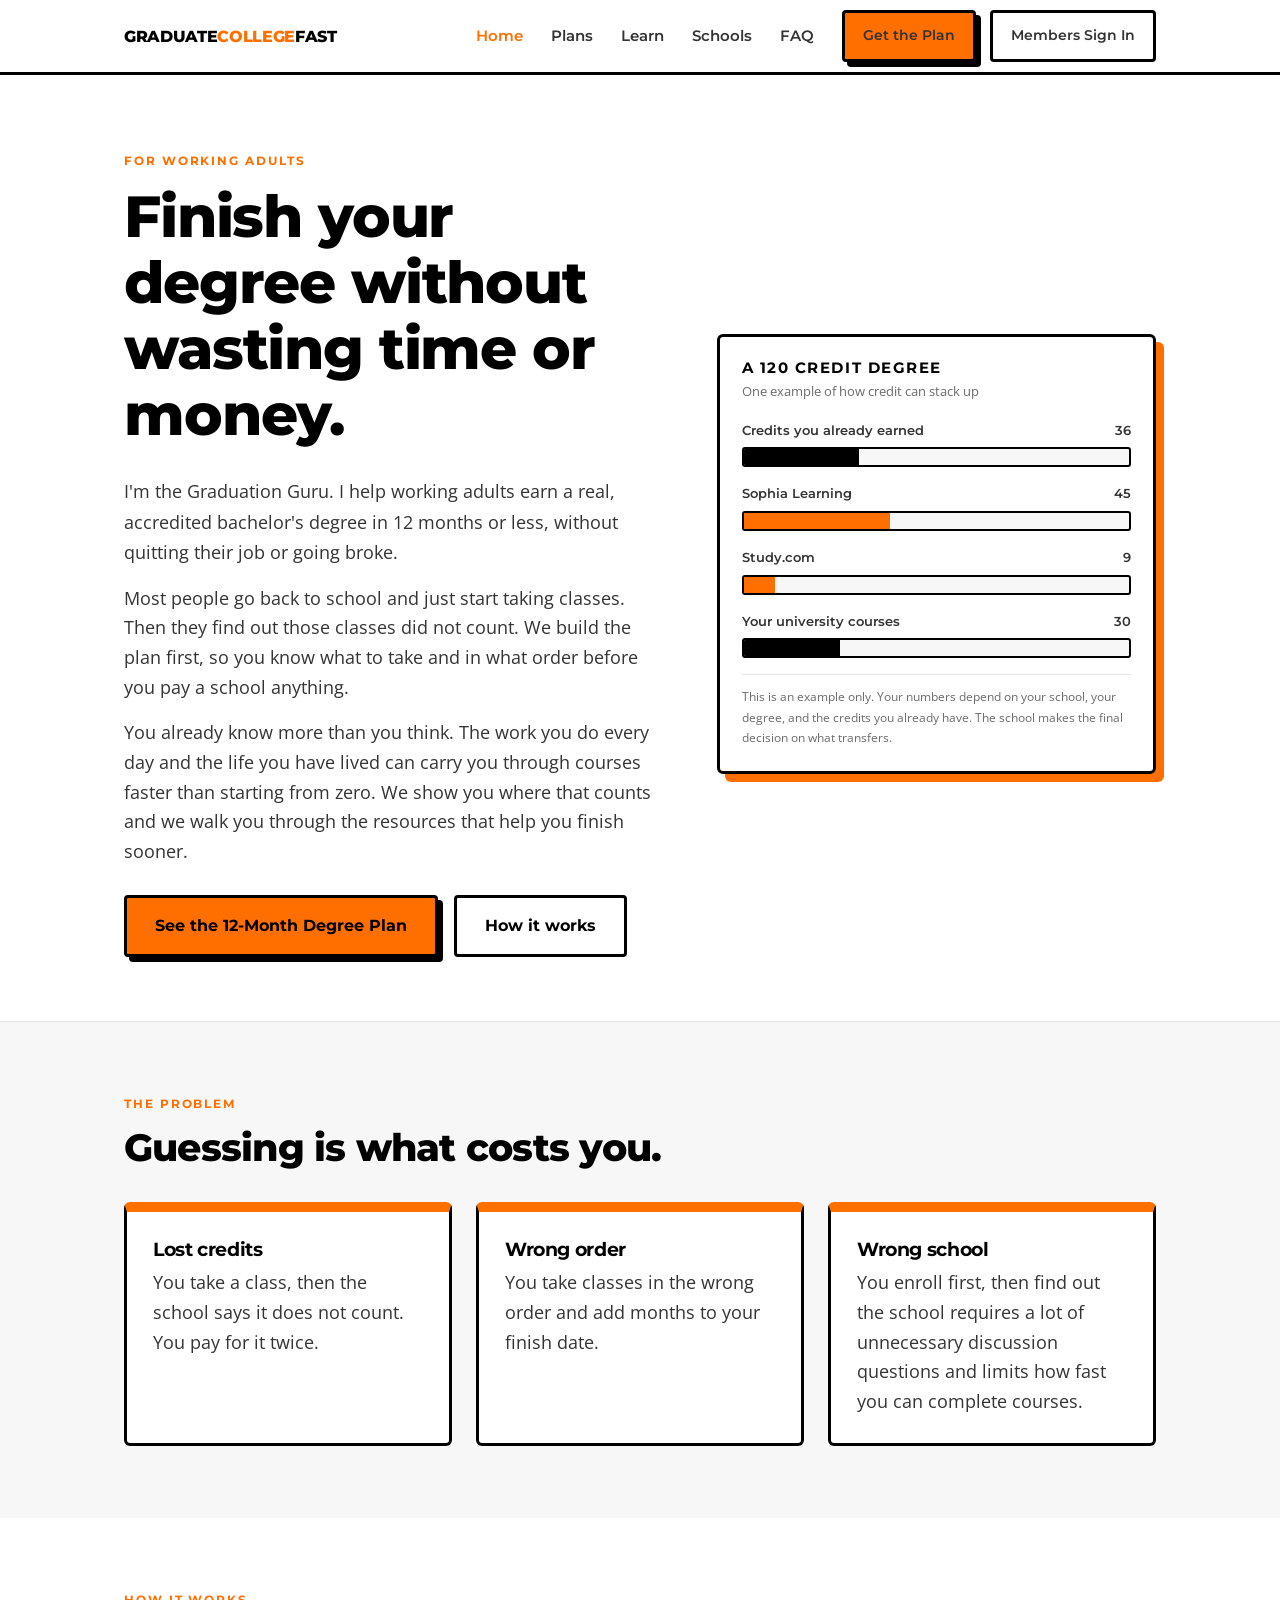
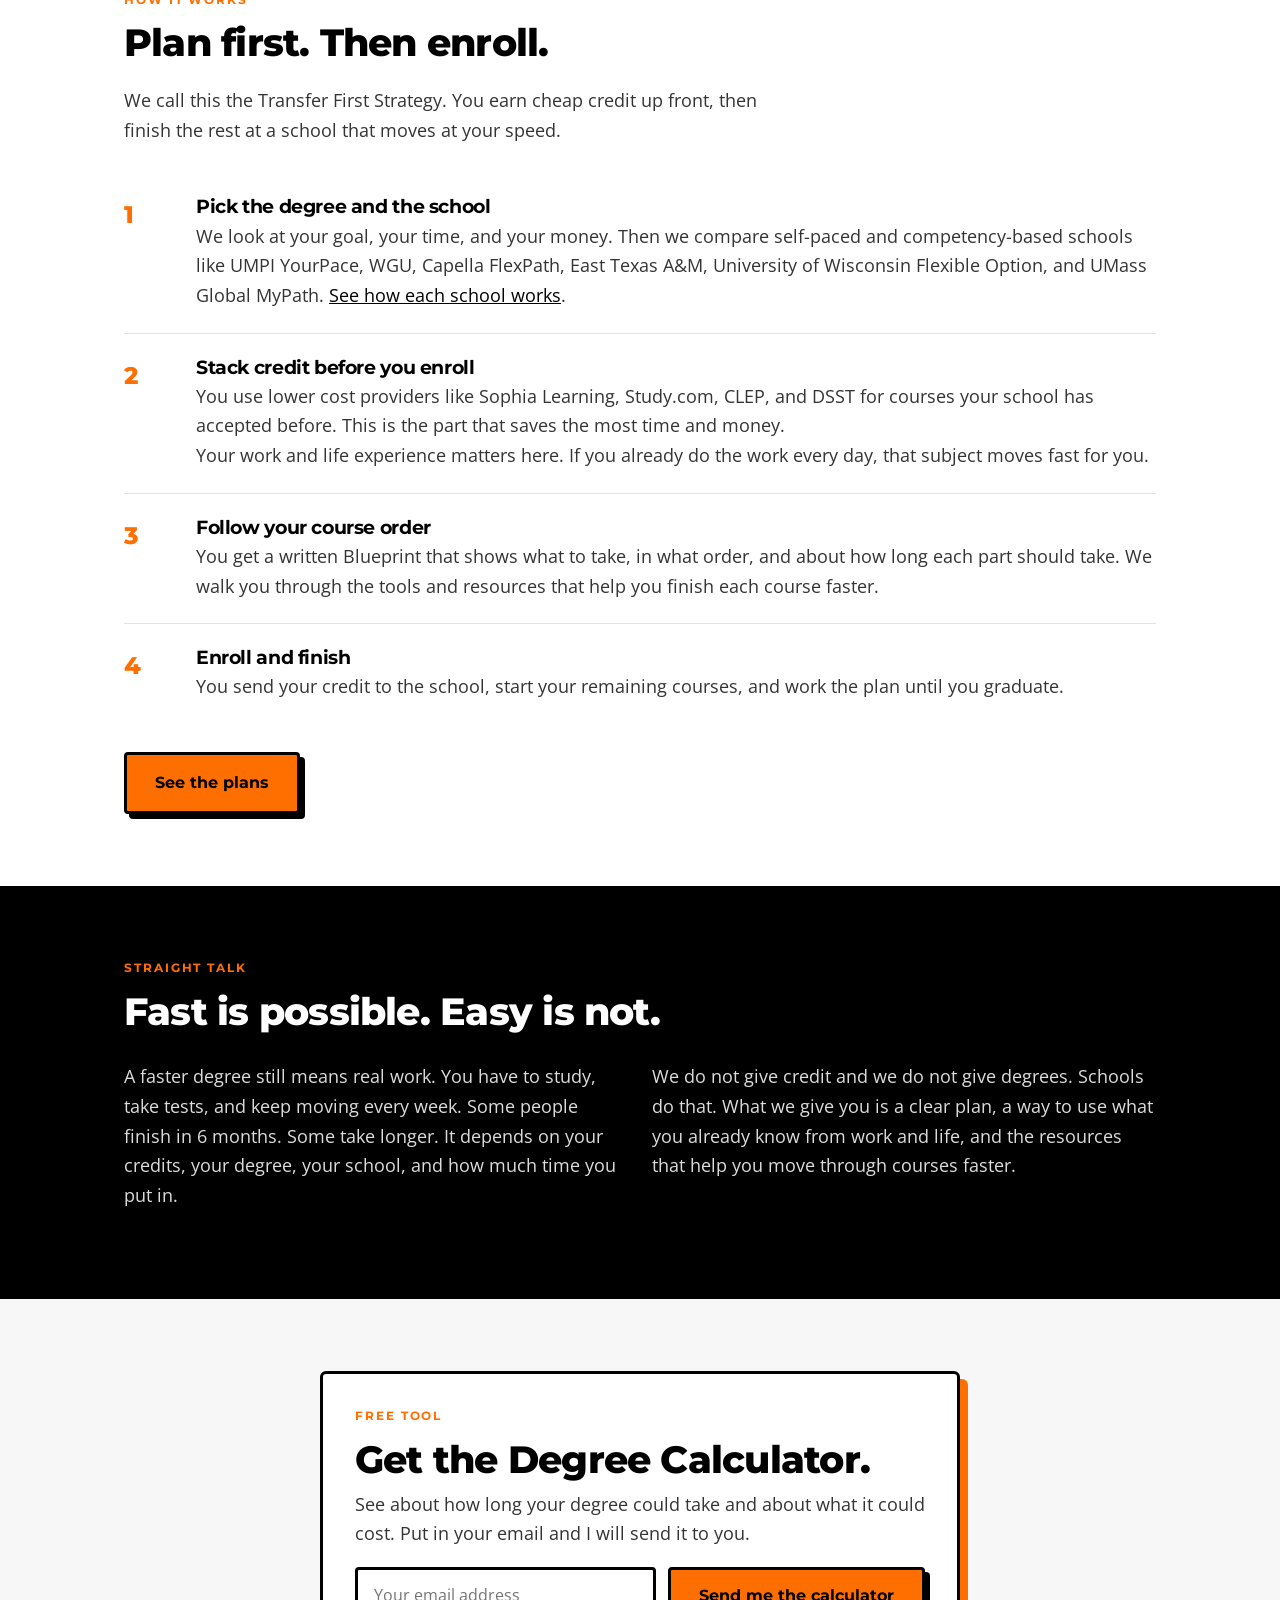
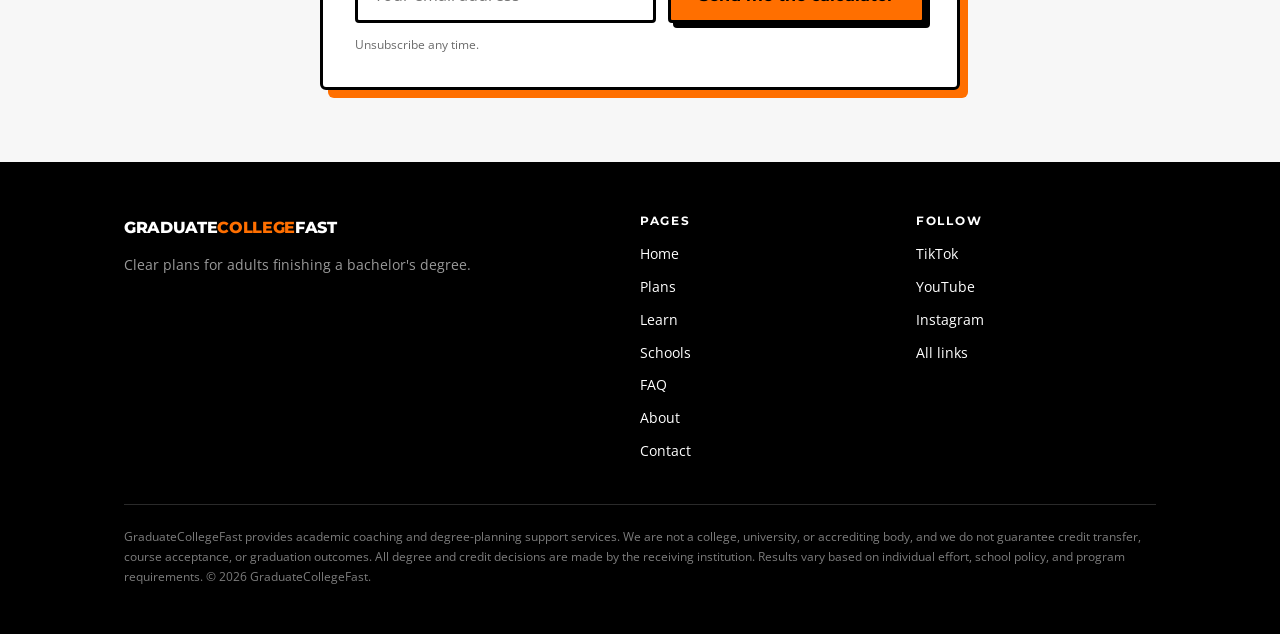
==== commit 4398cd47: "Add files via upload" ====
--- a/index.html
+++ b/index.html
@@ -24,6 +24,7 @@
       <a href="schools.html">Schools</a>
       <a href="faq.html">FAQ</a>
       <a class="btn btn--primary" data-link="degreePlan" href="#">Get the Plan</a>
+      <a class="btn btn--ghost nav-signin" href="https://dashboard.graduatecollegefast.com">Members Sign In</a>
     </nav>
   </div>
 </header>
--- a/styles.css
+++ b/styles.css
@@ -199,3 +199,20 @@
 .guide-card h3{color:var(--black);}
 .guide-card:hover h3{color:var(--orange);}
 .guide-card:focus-visible{outline:3px solid var(--orange);outline-offset:3px;}
+
+/* members sign in button in menu */
+.nav-links .btn{padding:11px 18px;font-size:.9rem;}
+.nav-links .nav-signin{margin-left:-14px;}
+.nav-links .btn{white-space:nowrap;}
+@media (max-width:980px){
+  .nav-toggle{display:block;}
+  .nav-links{
+    display:none;position:absolute;top:72px;left:0;right:0;background:var(--white);
+    flex-direction:column;align-items:flex-start;gap:0;padding:8px 24px 20px;
+    border-bottom:3px solid var(--black);
+  }
+  .nav-links.is-open{display:flex;}
+  .nav-links a{padding:12px 0;width:100%;border-bottom:1px solid var(--line);}
+  .nav-links .btn{margin:12px 0 0;padding:13px 18px;width:100%;text-align:center;}
+  .nav-links .nav-signin{margin-left:0;}
+}
